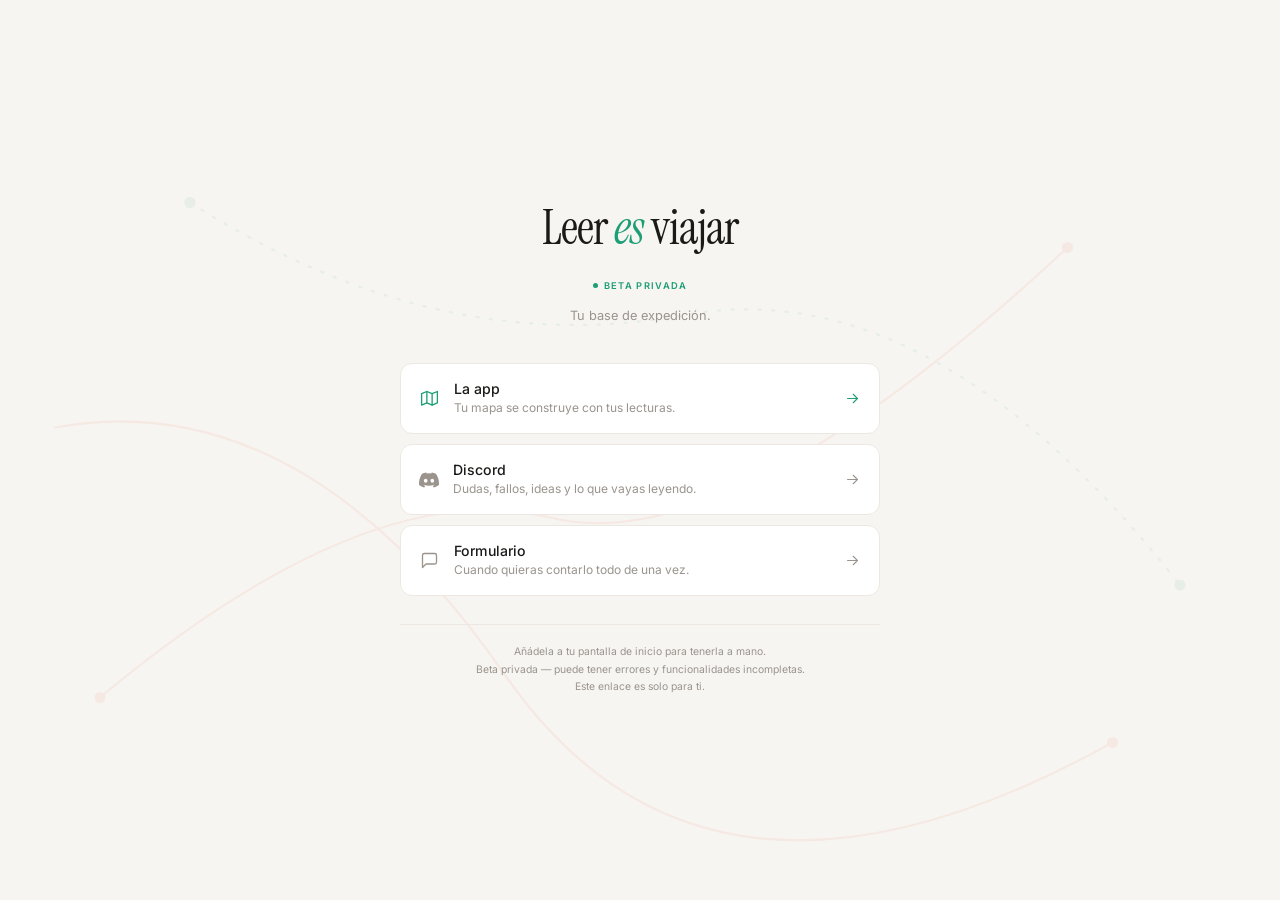
==== index.html @ 6b9f920d "tighten beta landing header spacing and app card copy" ====
<!DOCTYPE html>
<html lang="es">
<head>
<meta charset="UTF-8">
<meta name="viewport" content="width=device-width, initial-scale=1.0">
<title>Leer es viajar · Beta</title>
<link href="https://fonts.googleapis.com/css2?family=Instrument+Serif:ital@0;1&family=Inter:wght@300;400;500&display=swap" rel="stylesheet">
<style>
* { margin: 0; padding: 0; box-sizing: border-box; }
:root {
  --paper: #f7f5f1;
  --ink: #1a1a18;
  --muted: #9a948d;
  --teal: #1d9e75;
  --forest-mid: #0f6e56;
  --border: #ece8e1;
  --route: #e8593c;
}
body {
  font-family: 'Inter', sans-serif;
  background: var(--paper);
  color: var(--ink);
  min-height: 100vh;
  display: flex;
  flex-direction: column;
  align-items: center;
  justify-content: center;
  padding: 3rem 2rem;
  position: relative;
  overflow: hidden;
}

/* Fondo de rutas (igual que la landing) */
.bg-routes {
  position: fixed; inset: 0;
  width: 100%; height: 100%;
  z-index: 0; opacity: 0.07;
  pointer-events: none;
}

/* Contenido directo sobre el fondo, sin tarjeta */
.content {
  position: relative; z-index: 1;
  max-width: 480px; width: 100%;
  text-align: center;
}

.wordmark {
  font-family: 'Instrument Serif', serif;
  font-size: 3rem;
  color: var(--ink);
  letter-spacing: -0.02em;
  margin-bottom: 1.25rem;
  line-height: 1;
}
.wordmark em { font-style: italic; color: var(--teal); }

.beta {
  display: inline-flex; align-items: center; gap: 0.4rem;
  font-size: 0.58rem; font-weight: 600;
  letter-spacing: 0.14em; text-transform: uppercase;
  color: var(--teal);
  margin-bottom: 0.9rem;
}
.beta-dot {
  width: 5px; height: 5px; border-radius: 50%;
  background: var(--teal);
  animation: pulse 2s ease-in-out infinite;
}
@keyframes pulse {
  0%, 100% { opacity: 1; transform: scale(1); }
  50% { opacity: 0.4; transform: scale(0.7); }
}

.sub {
  font-size: 0.8rem; color: var(--muted);
  line-height: 1.7; margin-bottom: 2.25rem;
}

.cards { display: flex; flex-direction: column; gap: 0.6rem; text-align: left; }

.card {
  display: flex; align-items: center; gap: 0.9rem;
  background: #ffffff;
  border: 0.5px solid var(--border);
  border-radius: 12px;
  padding: 1rem 1.1rem;
  text-decoration: none;
  transition: border-color 0.15s;
}
.card:hover { border-color: var(--teal); }

.card-icon { flex-shrink: 0; color: var(--muted); display: flex; }
.card-body { flex: 1; min-width: 0; }
.card-title { display: block; font-size: 0.88rem; font-weight: 500; color: var(--ink); }
.card-desc  { display: block; font-size: 0.75rem; color: var(--muted); line-height: 1.5; margin-top: 0.15rem; }
.card-arrow { flex-shrink: 0; color: var(--muted); display: flex; }

.card-primary .card-icon,
.card-primary .card-arrow { color: var(--teal); }

.footer-note {
  margin-top: 1.75rem;
  padding-top: 1.1rem;
  border-top: 0.5px solid var(--border);
  font-size: 0.65rem; color: var(--muted);
  line-height: 1.7;
}
</style>
<!-- Privacy-friendly analytics by Plausible -->
<script async src="https://plausible.io/js/pa-uzN9px7T65J9Spx8vKFXp.js"></script>
<script>
  window.plausible=window.plausible||function(){(plausible.q=plausible.q||[]).push(arguments)},plausible.init=plausible.init||function(i){plausible.o=i||{}};
  plausible.init()
</script>
</head>
<body>

<svg class="bg-routes" viewBox="0 0 1200 800" preserveAspectRatio="xMidYMid slice" xmlns="http://www.w3.org/2000/svg" fill="none">
  <path d="M120 620 Q 360 420 520 460 T 980 220" stroke="var(--route)" stroke-width="2" stroke-linecap="round"/>
  <path d="M200 180 Q 420 320 640 280 T 1080 520" stroke="var(--teal)" stroke-width="2" stroke-dasharray="2 10" stroke-linecap="round"/>
  <path d="M80 380 Q 300 340 480 600 T 1020 660" stroke="var(--route)" stroke-width="2" stroke-linecap="round"/>
  <circle cx="120" cy="620" r="5" fill="var(--route)"/>
  <circle cx="980" cy="220" r="5" fill="var(--route)"/>
  <circle cx="200" cy="180" r="5" fill="var(--teal)"/>
  <circle cx="1080" cy="520" r="5" fill="var(--teal)"/>
  <circle cx="1020" cy="660" r="5" fill="var(--route)"/>
</svg>

<div class="content">
  <div class="wordmark">Leer <em>es</em> viajar</div>
  <div class="beta"><span class="beta-dot"></span>Beta privada</div>

  <p class="sub">Tu base de expedición.</p>

  <div class="cards">

    <a href="app.html" class="card card-primary">
      <span class="card-icon">
        <svg width="21" height="21" viewBox="0 0 24 24" fill="none" stroke="currentColor" stroke-width="1.5" stroke-linecap="round" stroke-linejoin="round"><path d="M9 4 3 6.5v13L9 17l6 2.5 6-2.5v-13L15 6.5 9 4z"/><path d="M9 4v13"/><path d="M15 6.5v13"/></svg>
      </span>
      <span class="card-body">
        <span class="card-title">La app</span>
        <span class="card-desc">Tu mapa se construye con tus lecturas.</span>
      </span>
      <span class="card-arrow">
        <svg width="17" height="17" viewBox="0 0 24 24" fill="none" stroke="currentColor" stroke-width="1.5" stroke-linecap="round" stroke-linejoin="round"><path d="M5 12h14"/><path d="M13 6l6 6-6 6"/></svg>
      </span>
    </a>

    <a href="https://discord.gg/cdKyN8dbXN" class="card" target="_blank" rel="noopener noreferrer">
      <span class="card-icon">
        <svg width="20" height="20" viewBox="0 0 24 24" fill="currentColor" xmlns="http://www.w3.org/2000/svg"><path d="M20.317 4.37a19.791 19.791 0 0 0-4.885-1.515.074.074 0 0 0-.079.037c-.21.375-.444.865-.608 1.25a18.27 18.27 0 0 0-5.487 0 12.64 12.64 0 0 0-.617-1.25.077.077 0 0 0-.079-.037A19.736 19.736 0 0 0 3.677 4.37a.07.07 0 0 0-.032.027C.533 9.046-.32 13.58.099 18.058a.082.082 0 0 0 .031.056 19.9 19.9 0 0 0 5.993 3.03.078.078 0 0 0 .084-.028 14.09 14.09 0 0 0 1.226-1.994.076.076 0 0 0-.041-.106 13.107 13.107 0 0 1-1.872-.892.077.077 0 0 1-.008-.128 10.2 10.2 0 0 0 .372-.291.074.074 0 0 1 .077-.01c3.928 1.793 8.18 1.793 12.062 0a.074.074 0 0 1 .078.01c.12.098.246.198.373.292a.077.077 0 0 1-.006.127 12.3 12.3 0 0 1-1.873.892.077.077 0 0 0-.041.107c.36.698.772 1.362 1.225 1.993a.076.076 0 0 0 .084.028 19.839 19.839 0 0 0 6.002-3.03.077.077 0 0 0 .032-.054c.5-5.177-.838-9.674-3.549-13.66a.061.061 0 0 0-.031-.03zM8.02 15.33c-1.183 0-2.157-1.085-2.157-2.419 0-1.333.956-2.419 2.157-2.419 1.21 0 2.176 1.096 2.157 2.42 0 1.333-.956 2.418-2.157 2.418zm7.975 0c-1.183 0-2.157-1.085-2.157-2.419 0-1.333.955-2.419 2.157-2.419 1.21 0 2.176 1.096 2.157 2.42 0 1.333-.946 2.418-2.157 2.418z"/></svg>
      </span>
      <span class="card-body">
        <span class="card-title">Discord</span>
        <span class="card-desc">Dudas, fallos, ideas y lo que vayas leyendo.</span>
      </span>
      <span class="card-arrow">
        <svg width="17" height="17" viewBox="0 0 24 24" fill="none" stroke="currentColor" stroke-width="1.5" stroke-linecap="round" stroke-linejoin="round"><path d="M5 12h14"/><path d="M13 6l6 6-6 6"/></svg>
      </span>
    </a>

    <a href="feedback_leer_es_viajar.html" class="card">
      <span class="card-icon">
        <svg width="21" height="21" viewBox="0 0 24 24" fill="none" stroke="currentColor" stroke-width="1.5" stroke-linecap="round" stroke-linejoin="round"><path d="M20 14a2 2 0 0 1-2 2H8l-4 4V6a2 2 0 0 1 2-2h12a2 2 0 0 1 2 2v8z"/></svg>
      </span>
      <span class="card-body">
        <span class="card-title">Formulario</span>
        <span class="card-desc">Cuando quieras contarlo todo de una vez.</span>
      </span>
      <span class="card-arrow">
        <svg width="17" height="17" viewBox="0 0 24 24" fill="none" stroke="currentColor" stroke-width="1.5" stroke-linecap="round" stroke-linejoin="round"><path d="M5 12h14"/><path d="M13 6l6 6-6 6"/></svg>
      </span>
    </a>

  </div>

  <div class="footer-note">
    Añádela a tu pantalla de inicio para tenerla a mano.<br>
    Beta privada — puede tener errores y funcionalidades incompletas.<br>
    Este enlace es solo para ti.
  </div>
</div>

</body>
</html>
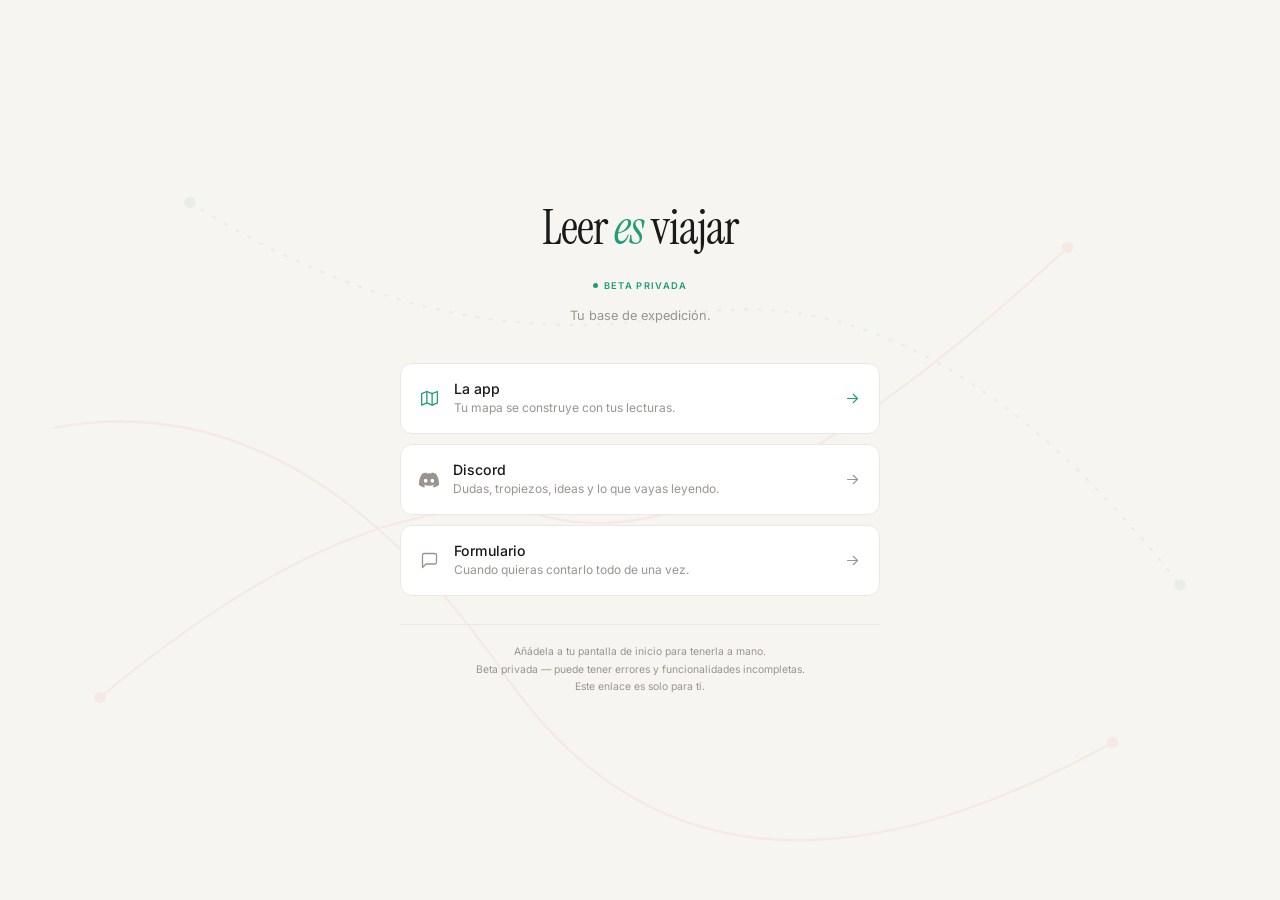
==== commit d80a1101: "soften discord card copy" ====
--- a/index.html
+++ b/index.html
@@ -28,6 +28,11 @@
   padding: 3rem 2rem;
   position: relative;
   overflow: hidden;
+}
+
+/* Pantallas bajas (iPhone SE y similares): recuperar aire vertical */
+@media (max-height: 700px) {
+  body { padding: 2rem 1.25rem; }
 }
 
 /* Fondo de rutas (igual que la landing) */
@@ -154,7 +159,7 @@
       </span>
       <span class="card-body">
         <span class="card-title">Discord</span>
-        <span class="card-desc">Dudas, fallos, ideas y lo que vayas leyendo.</span>
+        <span class="card-desc">Dudas, tropiezos, ideas y lo que vayas leyendo.</span>
       </span>
       <span class="card-arrow">
         <svg width="17" height="17" viewBox="0 0 24 24" fill="none" stroke="currentColor" stroke-width="1.5" stroke-linecap="round" stroke-linejoin="round"><path d="M5 12h14"/><path d="M13 6l6 6-6 6"/></svg>
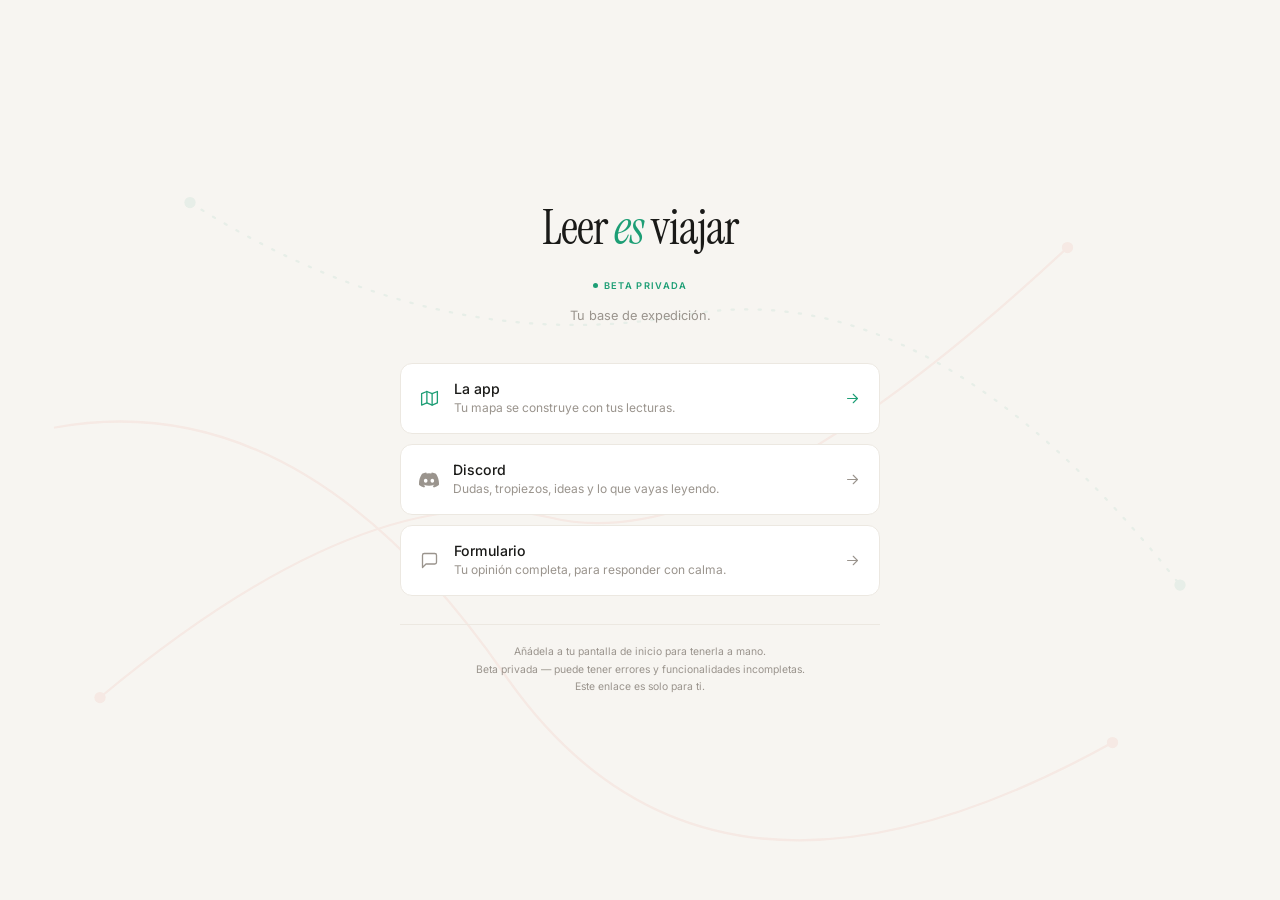
==== commit 3b8e7e61: "clarify feedback form card copy" ====
--- a/index.html
+++ b/index.html
@@ -172,7 +172,7 @@
       </span>
       <span class="card-body">
         <span class="card-title">Formulario</span>
-        <span class="card-desc">Cuando quieras contarlo todo de una vez.</span>
+        <span class="card-desc">Tu opinión completa, para responder con calma.</span>
       </span>
       <span class="card-arrow">
         <svg width="17" height="17" viewBox="0 0 24 24" fill="none" stroke="currentColor" stroke-width="1.5" stroke-linecap="round" stroke-linejoin="round"><path d="M5 12h14"/><path d="M13 6l6 6-6 6"/></svg>
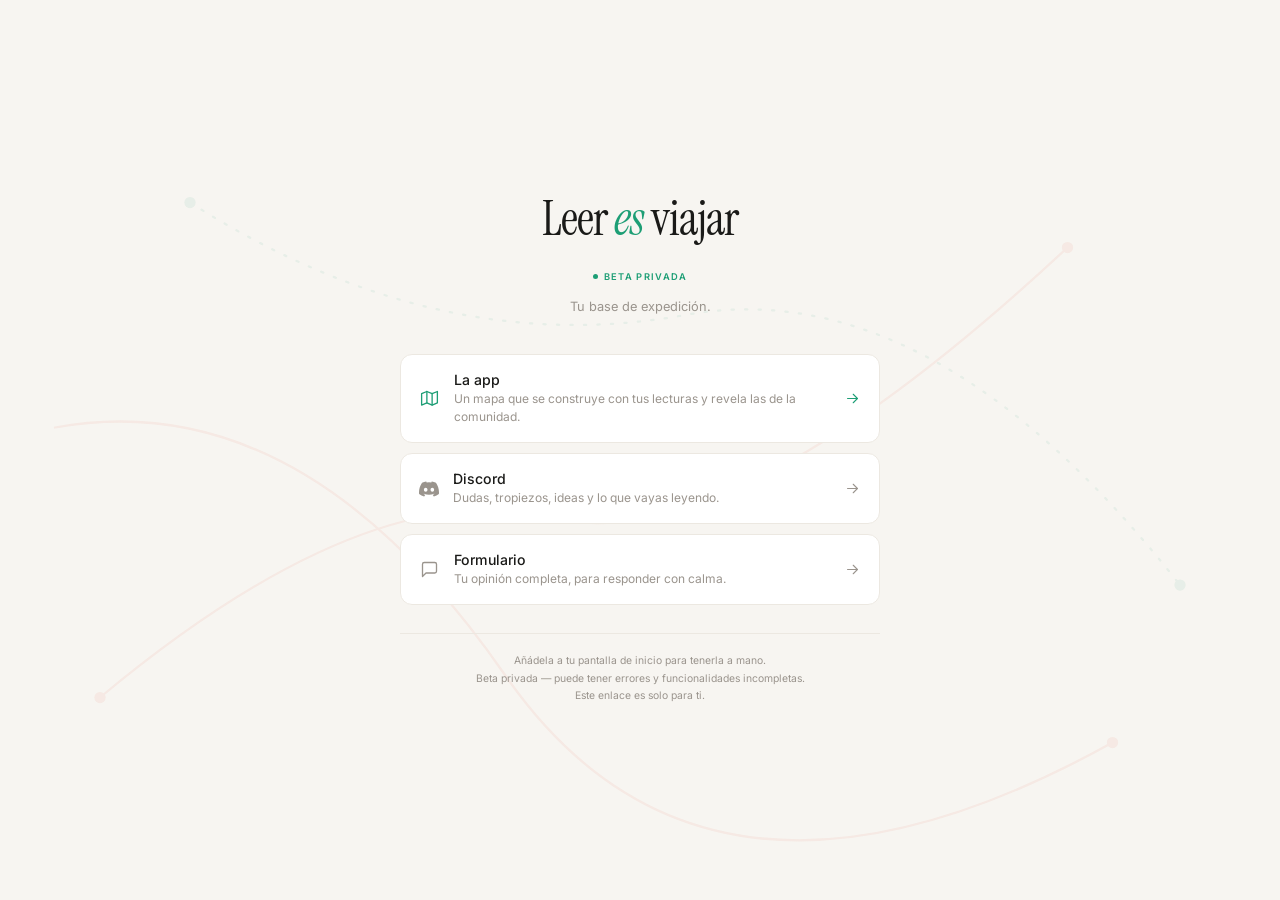
==== commit 0646850d: "expand app card copy to mention community" ====
--- a/index.html
+++ b/index.html
@@ -32,7 +32,7 @@
 
 /* Pantallas bajas (iPhone SE y similares): recuperar aire vertical */
 @media (max-height: 700px) {
-  body { padding: 2rem 1.25rem; }
+  body { padding: 1.5rem 1.25rem; }
 }
 
 /* Fondo de rutas (igual que la landing) */
@@ -146,7 +146,7 @@
       </span>
       <span class="card-body">
         <span class="card-title">La app</span>
-        <span class="card-desc">Tu mapa se construye con tus lecturas.</span>
+        <span class="card-desc">Un mapa que se construye con tus lecturas y revela las de la comunidad.</span>
       </span>
       <span class="card-arrow">
         <svg width="17" height="17" viewBox="0 0 24 24" fill="none" stroke="currentColor" stroke-width="1.5" stroke-linecap="round" stroke-linejoin="round"><path d="M5 12h14"/><path d="M13 6l6 6-6 6"/></svg>
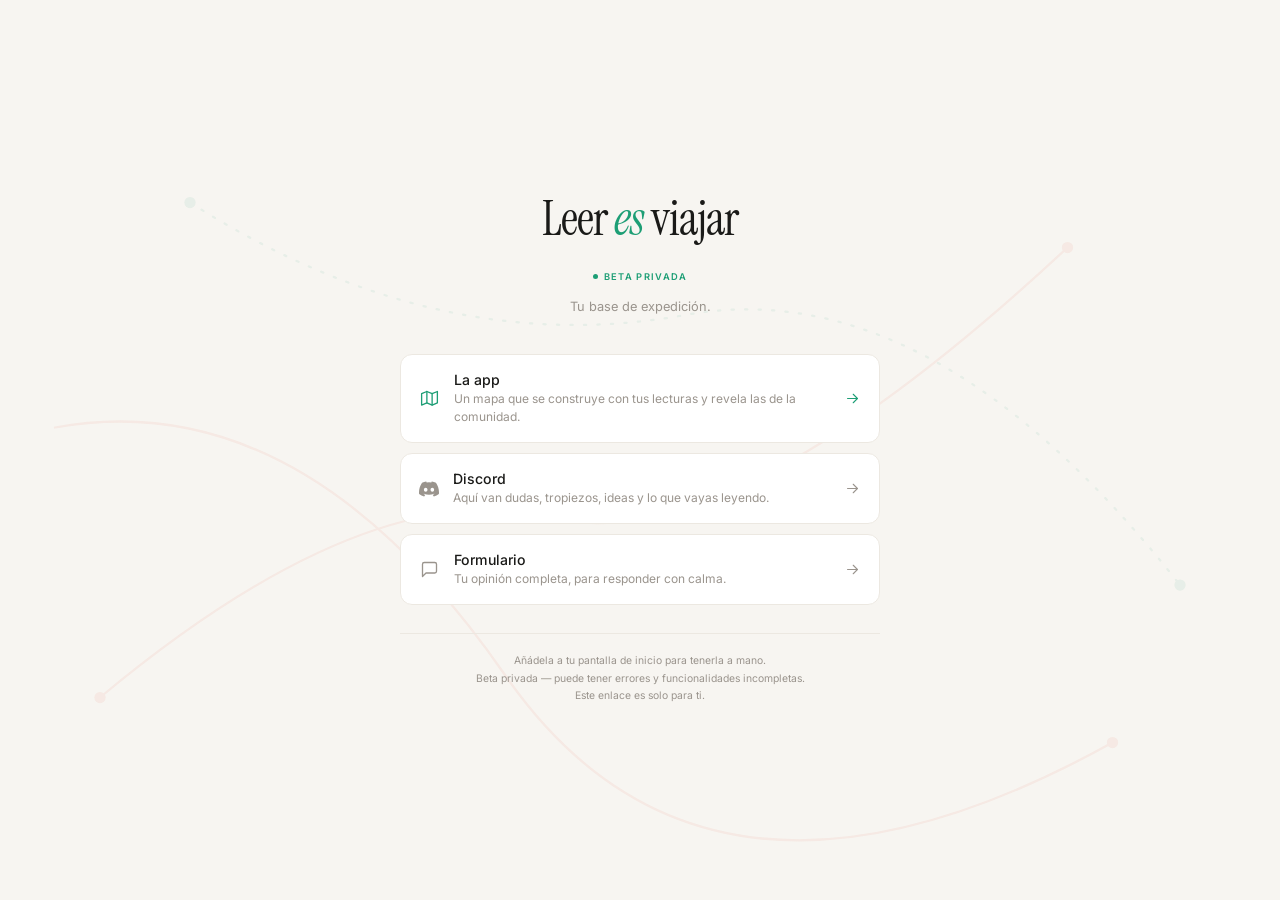
==== commit b12c4cf6: "reword discord card copy" ====
--- a/index.html
+++ b/index.html
@@ -159,7 +159,7 @@
       </span>
       <span class="card-body">
         <span class="card-title">Discord</span>
-        <span class="card-desc">Dudas, tropiezos, ideas y lo que vayas leyendo.</span>
+        <span class="card-desc">Aquí van dudas, tropiezos, ideas y lo que vayas leyendo.</span>
       </span>
       <span class="card-arrow">
         <svg width="17" height="17" viewBox="0 0 24 24" fill="none" stroke="currentColor" stroke-width="1.5" stroke-linecap="round" stroke-linejoin="round"><path d="M5 12h14"/><path d="M13 6l6 6-6 6"/></svg>
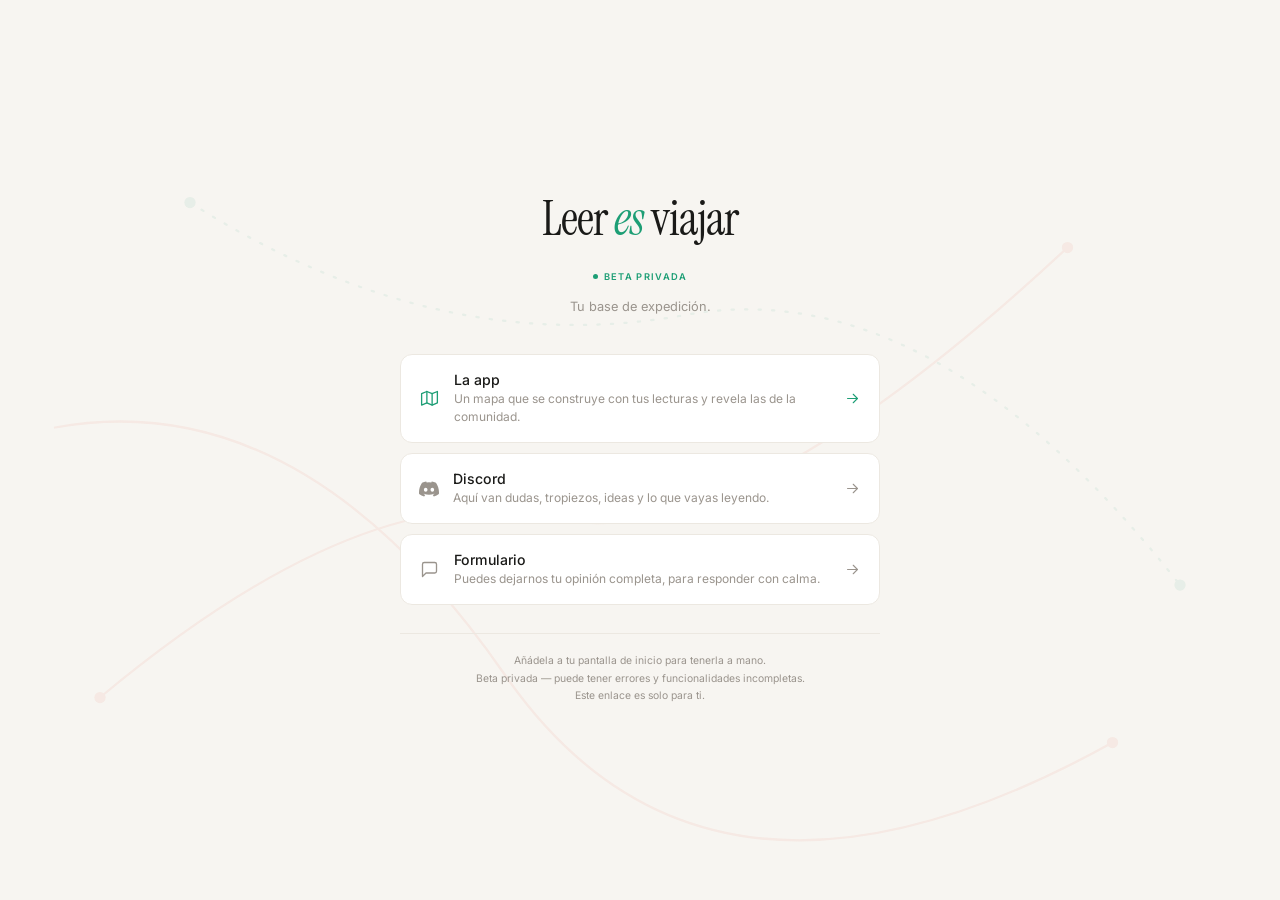
==== commit f878c3e6: "reword feedback form card copy" ====
--- a/index.html
+++ b/index.html
@@ -172,7 +172,7 @@
       </span>
       <span class="card-body">
         <span class="card-title">Formulario</span>
-        <span class="card-desc">Tu opinión completa, para responder con calma.</span>
+        <span class="card-desc">Puedes dejarnos tu opinión completa, para responder con calma.</span>
       </span>
       <span class="card-arrow">
         <svg width="17" height="17" viewBox="0 0 24 24" fill="none" stroke="currentColor" stroke-width="1.5" stroke-linecap="round" stroke-linejoin="round"><path d="M5 12h14"/><path d="M13 6l6 6-6 6"/></svg>
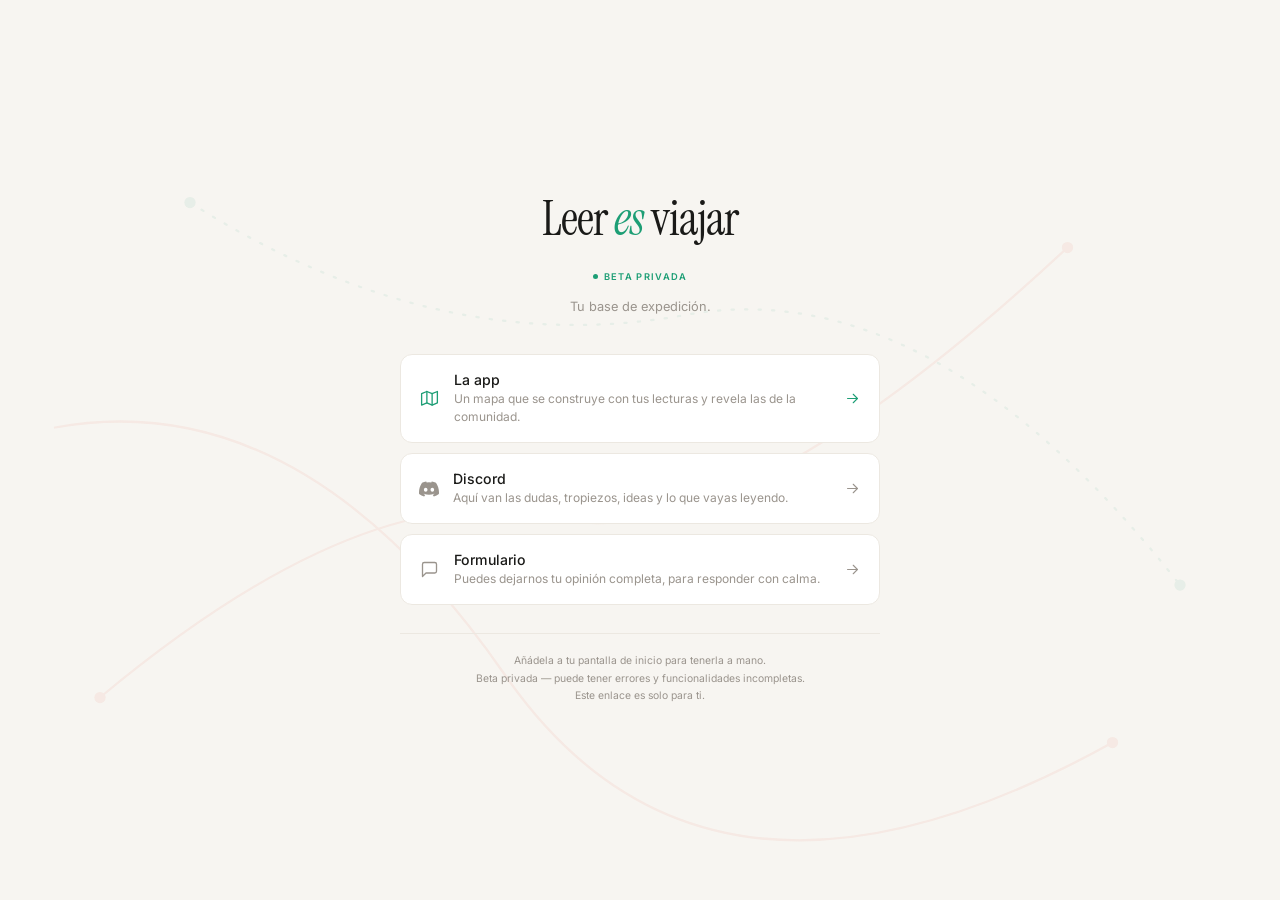
==== commit 547464d8: "add article to discord card copy" ====
--- a/index.html
+++ b/index.html
@@ -159,7 +159,7 @@
       </span>
       <span class="card-body">
         <span class="card-title">Discord</span>
-        <span class="card-desc">Aquí van dudas, tropiezos, ideas y lo que vayas leyendo.</span>
+        <span class="card-desc">Aquí van las dudas, tropiezos, ideas y lo que vayas leyendo.</span>
       </span>
       <span class="card-arrow">
         <svg width="17" height="17" viewBox="0 0 24 24" fill="none" stroke="currentColor" stroke-width="1.5" stroke-linecap="round" stroke-linejoin="round"><path d="M5 12h14"/><path d="M13 6l6 6-6 6"/></svg>
